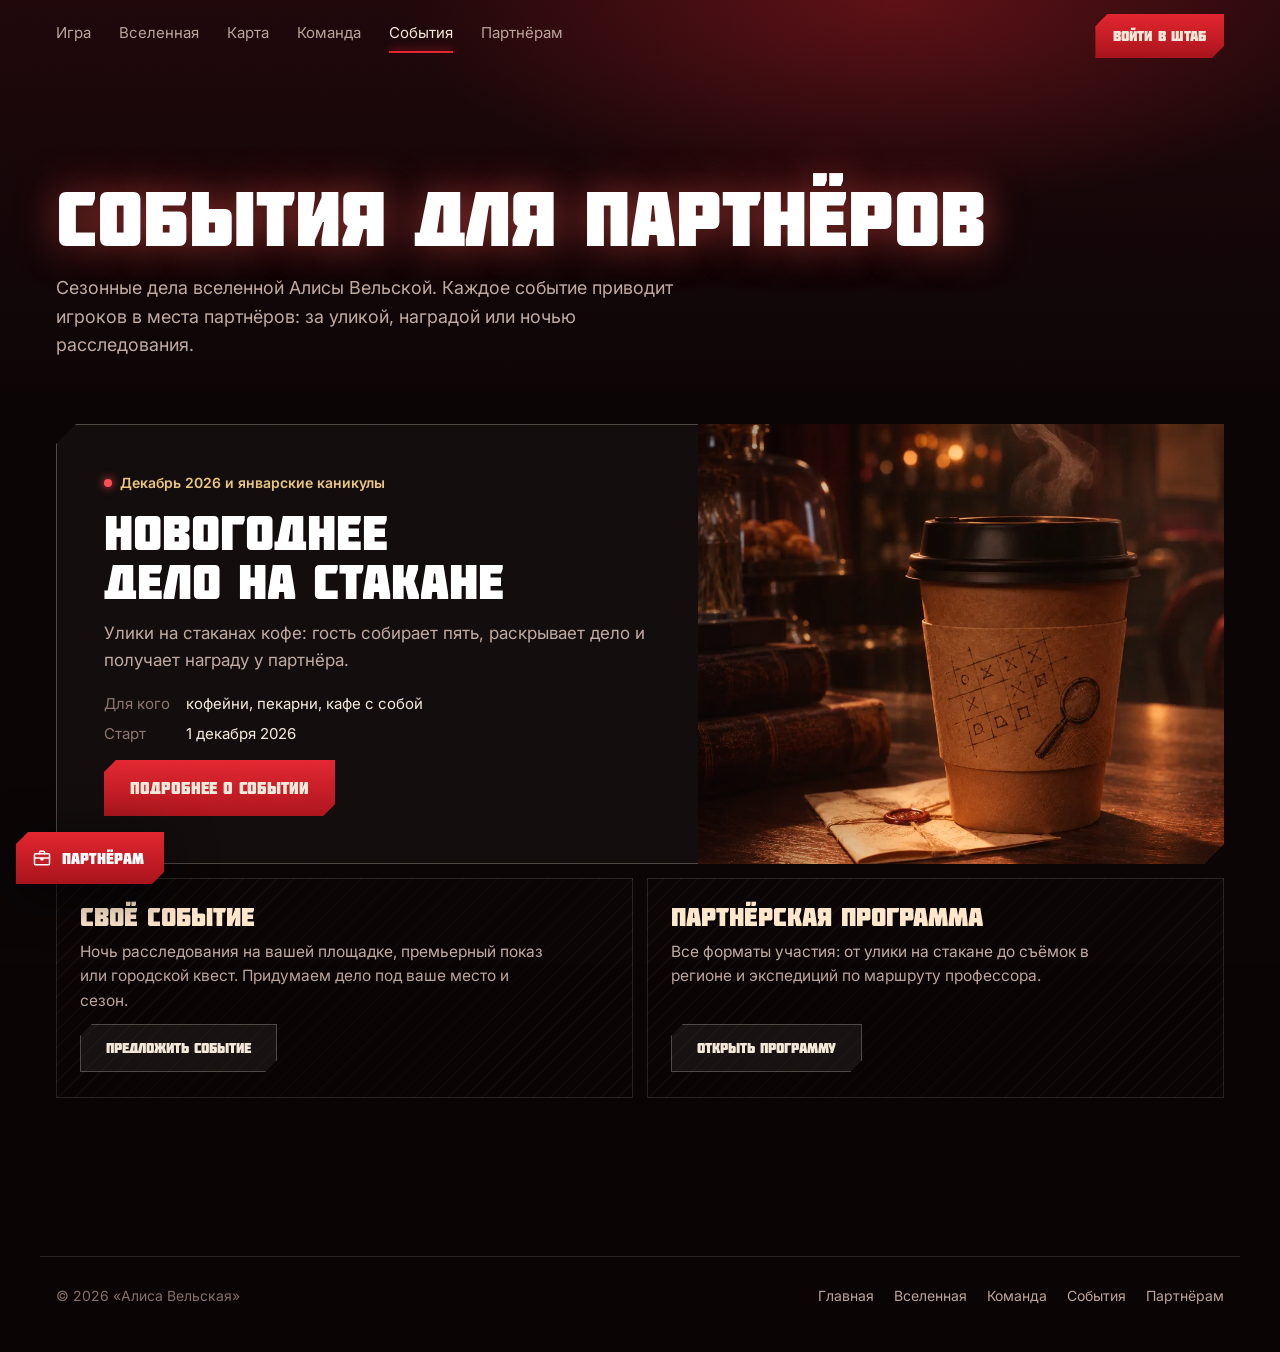
==== events.html @ 49883ea8 "Страницы Юли: Партнёрам, События, Новогоднее дело; кнопка «Партнёрам» на всех страницах; должности Ю" ====
<!doctype html>
<html lang="ru">
<head>
<meta charset="utf-8">
<meta name="viewport" content="width=device-width,initial-scale=1,viewport-fit=cover">
<title>События для партнёров</title>
<meta name="description" content="Сезонные события вселенной Алисы Вельской для кафе, магазинов, площадок и городов.">
<link rel="canonical" href="https://alicevelskaya.ru/events.html">
<meta name="theme-color" content="#0A0405">
<link rel="icon" href="favicon.svg" type="image/svg+xml">
<meta property="og:type" content="website">
<meta property="og:site_name" content="Алиса Вельская">
<meta property="og:locale" content="ru_RU">
<meta property="og:url" content="https://alicevelskaya.ru/events.html">
<meta property="og:title" content="События для партнёров">
<meta property="og:description" content="Сезонные события вселенной Алисы Вельской для кафе, магазинов, площадок и городов.">
<meta property="og:image" content="https://alicevelskaya.ru/img/og.jpg">
<link rel="preload" href="fonts/molot.otf" as="font" type="font/otf" crossorigin>
<link rel="preconnect" href="https://fonts.googleapis.com">
<link rel="stylesheet" href="https://fonts.googleapis.com/css2?family=Inter:wght@400;500;600;700&display=swap">
<style>
@font-face{font-family:"Molot";src:url(fonts/molot.otf) format("opentype");font-display:swap}
/* Хаб сезонных событий: та же тёмная сцена сайта, карточки событий в ряд, текущее событие крупно. */
:root{
  --ink:#0A0405;--wine:#1E070A;--blood:#7C0D16;--red:#E3262F;--red-hi:#FF4A4F;
  --light:#FFE6C8;--cream:#F2E7D8;--mute:#BBA49B;--dim:#85706A;--gold:#E7C27A;
  --line:rgba(242,231,216,.13);--line-2:rgba(242,231,216,.26);
  --f-display:"Molot","Arial Black",Impact,sans-serif;
  --f-body:"Inter",system-ui,-apple-system,"Segoe UI",Roboto,sans-serif;
  color-scheme:dark;
}
*,*::before,*::after{box-sizing:border-box;letter-spacing:0}
[hidden]{display:none!important}
body{margin:0;background:var(--ink);color:var(--cream);font:400 17px/1.6 var(--f-body);-webkit-font-smoothing:antialiased;overflow-x:clip}
body::before{content:"";position:fixed;inset:0 0 auto;height:env(safe-area-inset-top,0px);z-index:60;background:var(--ink)}
a{color:inherit}
button{font:inherit;color:inherit;background:none;border:0;padding:0;cursor:pointer}
:focus-visible{outline:2px solid var(--red-hi);outline-offset:3px}
h1,h2,h3{font-family:var(--f-display);font-weight:400;text-transform:uppercase;word-spacing:-.14em;margin:0;line-height:1;text-wrap:balance}
p{margin:0}
.wrap{width:min(1200px,100%);margin:0 auto;padding-left:max(16px,env(safe-area-inset-left,0px));padding-right:max(16px,env(safe-area-inset-right,0px))}
.btn{position:relative;display:inline-flex;align-items:center;justify-content:center;min-height:56px;padding:0 26px;font:400 16px/1 var(--f-display);text-transform:uppercase;word-spacing:-.12em;text-decoration:none;color:var(--cream);background:linear-gradient(180deg,var(--red),#A9141C);clip-path:polygon(12px 0,100% 0,100% calc(100% - 12px),calc(100% - 12px) 100%,0 100%,0 12px);transition:filter .2s ease-out,translate .2s ease-out}
.btn.ghost{background:rgba(242,231,216,.06);box-shadow:inset 0 0 0 1px var(--line-2)}
@media (hover:hover){.btn:hover{filter:brightness(1.15);translate:0 -2px}}
.btn:active{scale:.97}
#grain{position:fixed;inset:-64px;z-index:4;pointer-events:none;opacity:.08;mix-blend-mode:overlay;background-image:url("data:image/svg+xml,%3Csvg xmlns='http://www.w3.org/2000/svg' width='256' height='256'%3E%3Cfilter id='n'%3E%3CfeTurbulence type='fractalNoise' baseFrequency='.9' numOctaves='2' stitchTiles='stitch'/%3E%3CfeColorMatrix values='0 0 0 0 1 0 0 0 0 1 0 0 0 0 1 0 0 0 1.4 0'/%3E%3C/filter%3E%3Crect width='256' height='256' filter='url(%23n)'/%3E%3C/svg%3E")}
@media (prefers-reduced-motion:no-preference){#grain{animation:grain .6s steps(1) infinite}}
@keyframes grain{0%{translate:0 0}17%{translate:-24px 16px}33%{translate:16px -32px}50%{translate:-40px -8px}67%{translate:32px 24px}83%{translate:-8px 40px}}

.top{padding-block:clamp(130px,14vw,180px) clamp(40px,5vw,64px);background:radial-gradient(55% 70% at 70% 0%,rgba(227,38,47,.3),transparent 70%),linear-gradient(180deg,var(--wine),var(--ink))}
.top h1{font-size:clamp(40px,6vw,84px);color:#fff;text-shadow:0 0 40px rgba(255,90,80,.55),0 8px 30px rgba(0,0,0,.6)}
.top p{margin-top:18px;max-width:60ch;color:var(--mute);font-size:clamp(17px,1.4vw,19px)}

.list{padding-block:0 clamp(64px,8vw,110px)}
.now{display:grid;grid-template-columns:minmax(0,1.1fr) minmax(0,.9fr);text-decoration:none;color:inherit;background:rgba(242,231,216,.03);box-shadow:inset 0 0 0 1px var(--line-2);clip-path:polygon(20px 0,100% 0,100% calc(100% - 20px),calc(100% - 20px) 100%,0 100%,0 20px);transition:background-color .2s ease-out}
@media (hover:hover){.now:hover{background:rgba(227,38,47,.08)}}
.now .txt{display:flex;flex-direction:column;align-items:flex-start;gap:14px;padding:clamp(24px,4vw,48px)}
.now .when{display:inline-flex;gap:8px;align-items:center;font-size:14px;font-weight:600;color:var(--gold)}
.now .when i{width:8px;height:8px;border-radius:50%;background:var(--red-hi);box-shadow:0 0 10px var(--red-hi)}
.now h2{font-size:clamp(28px,3.8vw,52px);color:#fff}
.now p{color:var(--mute);max-width:52ch}
.now dl{display:grid;grid-template-columns:max-content 1fr;gap:6px 16px;margin:4px 0 0;font-size:15px}
.now dt{color:var(--dim)}
.now dd{margin:0;color:var(--cream)}
.now .pic{min-height:320px;background:url(img/items/game-cup.webp) center/cover no-repeat;position:relative}
.now .pic::after{content:"";position:absolute;inset:0;background:linear-gradient(90deg,rgba(10,4,5,.5),transparent 40%)}
@media (max-width:820px){.now{grid-template-columns:1fr}.now .pic{order:-1;min-height:0;aspect-ratio:16/9}.now .pic::after{background:linear-gradient(0deg,rgba(10,4,5,.6),transparent 50%)}}
.more{display:grid;grid-template-columns:repeat(2,minmax(0,1fr));gap:14px;margin-top:14px}
.slot{display:flex;flex-direction:column;align-items:flex-start;gap:10px;padding:26px 24px;box-shadow:inset 0 0 0 1px var(--line);background:repeating-linear-gradient(135deg,rgba(242,231,216,.03) 0 1px,transparent 1px 12px)}
.slot h3{font-size:clamp(20px,2vw,26px);color:var(--light)}
.slot p{color:var(--mute);font-size:15.5px;max-width:48ch}
.slot .btn{margin-top:auto;min-height:48px;font-size:14px}
@media (max-width:760px){.more{grid-template-columns:1fr}}
.nav{position:fixed;left:0;right:0;top:env(safe-area-inset-top,0px);z-index:50;transition:background-color .3s ease-out,box-shadow .3s ease-out}
.nav.solid{background:rgba(10,4,5,.72);backdrop-filter:blur(14px);box-shadow:0 1px 0 var(--line)}
.nav .wrap{display:flex;align-items:center;gap:24px;min-height:72px}
.nav ul{display:flex;gap:28px;list-style:none;margin:0;padding:0;overflow-x:auto;scrollbar-width:none;min-width:0}
.nav ul::-webkit-scrollbar{display:none}
.nav ul a{text-decoration:none;font-size:15px;color:var(--mute);white-space:nowrap;transition:color .15s ease-out}
@media (hover:hover){.nav ul a:hover{color:var(--cream)}}
.nav .btn{min-height:44px;padding:0 18px;font-size:14px;margin-left:auto;flex:none}
.burger{display:none;width:44px;height:44px;align-items:center;justify-content:center;flex:none;box-shadow:inset 0 0 0 1px var(--line-2)}
.burger i{position:relative;display:block;width:18px;height:2px;background:var(--cream);transition:background-color .2s ease-out}
.burger i::before,.burger i::after{content:"";position:absolute;left:0;width:18px;height:2px;background:var(--cream);transition:translate .25s ease-out,rotate .25s ease-out}
.burger i::before{translate:0 -6px}.burger i::after{translate:0 6px}
.nav.open .burger i{background:transparent}.nav.open .burger i::before{translate:0 0;rotate:45deg}.nav.open .burger i::after{translate:0 0;rotate:-45deg}
@media (max-width:900px){
  .burger{display:flex}
  .nav ul{position:absolute;left:0;right:0;top:100%;flex-direction:column;gap:0;padding:8px max(16px,env(safe-area-inset-right,0px)) 20px max(16px,env(safe-area-inset-left,0px));background:rgba(10,4,5,.96);backdrop-filter:blur(14px);box-shadow:0 1px 0 var(--line),0 20px 40px rgba(0,0,0,.5);overflow:visible;visibility:hidden;opacity:0;translate:0 -8px;transition:opacity .2s ease-out,translate .2s ease-out,visibility .2s}
  .nav.open ul{visibility:visible;opacity:1;translate:0 0}
  .nav.open{background:rgba(10,4,5,.96)}
  .nav ul li a{display:block;padding:14px 0;font-size:17px;color:var(--cream);border-bottom:1px solid var(--line)}
  .nav .btn{margin-left:auto}
}
.nav ul a[aria-current=page]{color:var(--cream)}
.nav ul a[aria-current=page]::after{content:"";display:block;height:2px;margin-top:4px;background:var(--red);box-shadow:0 0 10px var(--red)}
footer.site{position:relative;padding-block:56px 44px;background:var(--ink)}
footer.site .wrap{border-top:1px solid var(--line);padding-top:28px;display:flex;justify-content:space-between;gap:20px;flex-wrap:wrap;align-items:center;color:var(--dim);font-size:14px}
footer.site nav{display:flex;gap:20px;flex-wrap:wrap}
footer.site a{text-decoration:none;color:var(--mute)}
/* кнопка «Партнёрам», закреплённая на всех страницах */
.pfab{position:fixed;z-index:53;left:max(16px,env(safe-area-inset-left,0px));bottom:max(16px,env(safe-area-inset-bottom,0px));text-decoration:none;filter:drop-shadow(0 10px 24px rgba(0,0,0,.6));transition:translate .2s ease-out,filter .2s ease-out;-webkit-tap-highlight-color:transparent}
.pfab span{display:inline-flex;align-items:center;gap:10px;min-height:52px;padding:0 20px 0 16px;font:400 15px/1 "Molot","Arial Black",Impact,sans-serif;text-transform:uppercase;word-spacing:-.12em;color:#fff;background:linear-gradient(180deg,#E3262F,#A9141C);clip-path:polygon(12px 0,100% 0,100% calc(100% - 12px),calc(100% - 12px) 100%,0 100%,0 12px)}
.pfab svg{width:20px;height:20px;fill:none;stroke:currentColor;stroke-width:1.8;stroke-linecap:round;stroke-linejoin:round}
@media (hover:hover){.pfab:hover{translate:0 -2px;filter:drop-shadow(0 14px 28px rgba(227,38,47,.5))}}
.pfab:active{scale:.96}
@media (max-width:520px){.pfab span{min-height:46px;padding:0 14px 0 12px;font-size:13px}}

</style>
</head>
<body>
<div id="grain" aria-hidden="true"></div>
<header class="nav" id="nav"><div class="wrap"><ul id="navList"><li><a href="./#game">Игра</a></li><li><a href="universe.html">Вселенная</a></li><li><a href="./#map">Карта</a></li><li><a href="team.html">Команда</a></li><li><a href="events.html" aria-current="page">События</a></li><li><a href="partners.html">Партнёрам</a></li></ul><a class="btn" href="./#prereg">Войти в штаб</a><button class="burger" id="burger" type="button" aria-label="Меню" aria-expanded="false" aria-controls="navList"><i></i></button></div></header>
<a class="pfab" href="partners.html" aria-label="Страница для партнёров"><span><svg viewBox="0 0 24 24" aria-hidden="true"><rect x="3" y="7" width="18" height="13" rx="1"/><path d="M9 7V5a1 1 0 0 1 1-1h4a1 1 0 0 1 1 1v2M3 12h18M11 12v2h2v-2"/></svg>Партнёрам</span></a>

<main id="top">
<section class="top">
  <div class="wrap">
    <h1>События для партнёров</h1>
    <p>Сезонные дела вселенной Алисы Вельской. Каждое событие приводит игроков в места партнёров: за уликой, наградой или ночью расследования.</p>
  </div>
</section>
<section class="list">
  <div class="wrap">
    <a class="now" href="novogodnee-delo.html">
      <div class="txt">
        <span class="when"><i></i>Декабрь 2026 и январские каникулы</span>
        <h2>Новогоднее дело на стакане</h2>
        <p>Улики на стаканах кофе: гость собирает пять, раскрывает дело и получает награду у партнёра.</p>
        <dl><dt>Для кого</dt><dd>кофейни, пекарни, кафе с собой</dd><dt>Старт</dt><dd>1 декабря 2026</dd></dl>
        <span class="btn">Подробнее о событии</span>
      </div>
      <div class="pic" role="img" aria-label="Стакан кофе с уликой"></div>
    </a>
    <div class="more">
      <div class="slot"><h3>Своё событие</h3><p>Ночь расследования на вашей площадке, премьерный показ или городской квест. Придумаем дело под ваше место и сезон.</p><a class="btn ghost" href="./#apply">Предложить событие</a></div>
      <div class="slot"><h3>Партнёрская программа</h3><p>Все форматы участия: от улики на стакане до съёмок в регионе и экспедиций по маршруту профессора.</p><a class="btn ghost" href="partners.html">Открыть программу</a></div>
    </div>
  </div>
</section>
</main>
<footer class="site"><div class="wrap"><span>© 2026 «Алиса Вельская»</span><nav><a href="./">Главная</a><a href="universe.html">Вселенная</a><a href="team.html">Команда</a><a href="events.html">События</a><a href="partners.html">Партнёрам</a></nav></div></footer>
<script>
(function(){var nav=document.getElementById('nav'),bg=document.getElementById('burger');
function onScroll(){nav.classList.toggle('solid',scrollY>40);}addEventListener('scroll',onScroll,{passive:true});onScroll();
function setNav(o){nav.classList.toggle('open',o);bg.setAttribute('aria-expanded',o);}bg.onclick=function(){setNav(!nav.classList.contains('open'));};
nav.querySelectorAll('ul a').forEach(function(a){a.addEventListener('click',function(){setNav(false);});});
document.addEventListener('keydown',function(e){if(e.key==='Escape')setNav(false);});})();
</script>

</body>
</html>
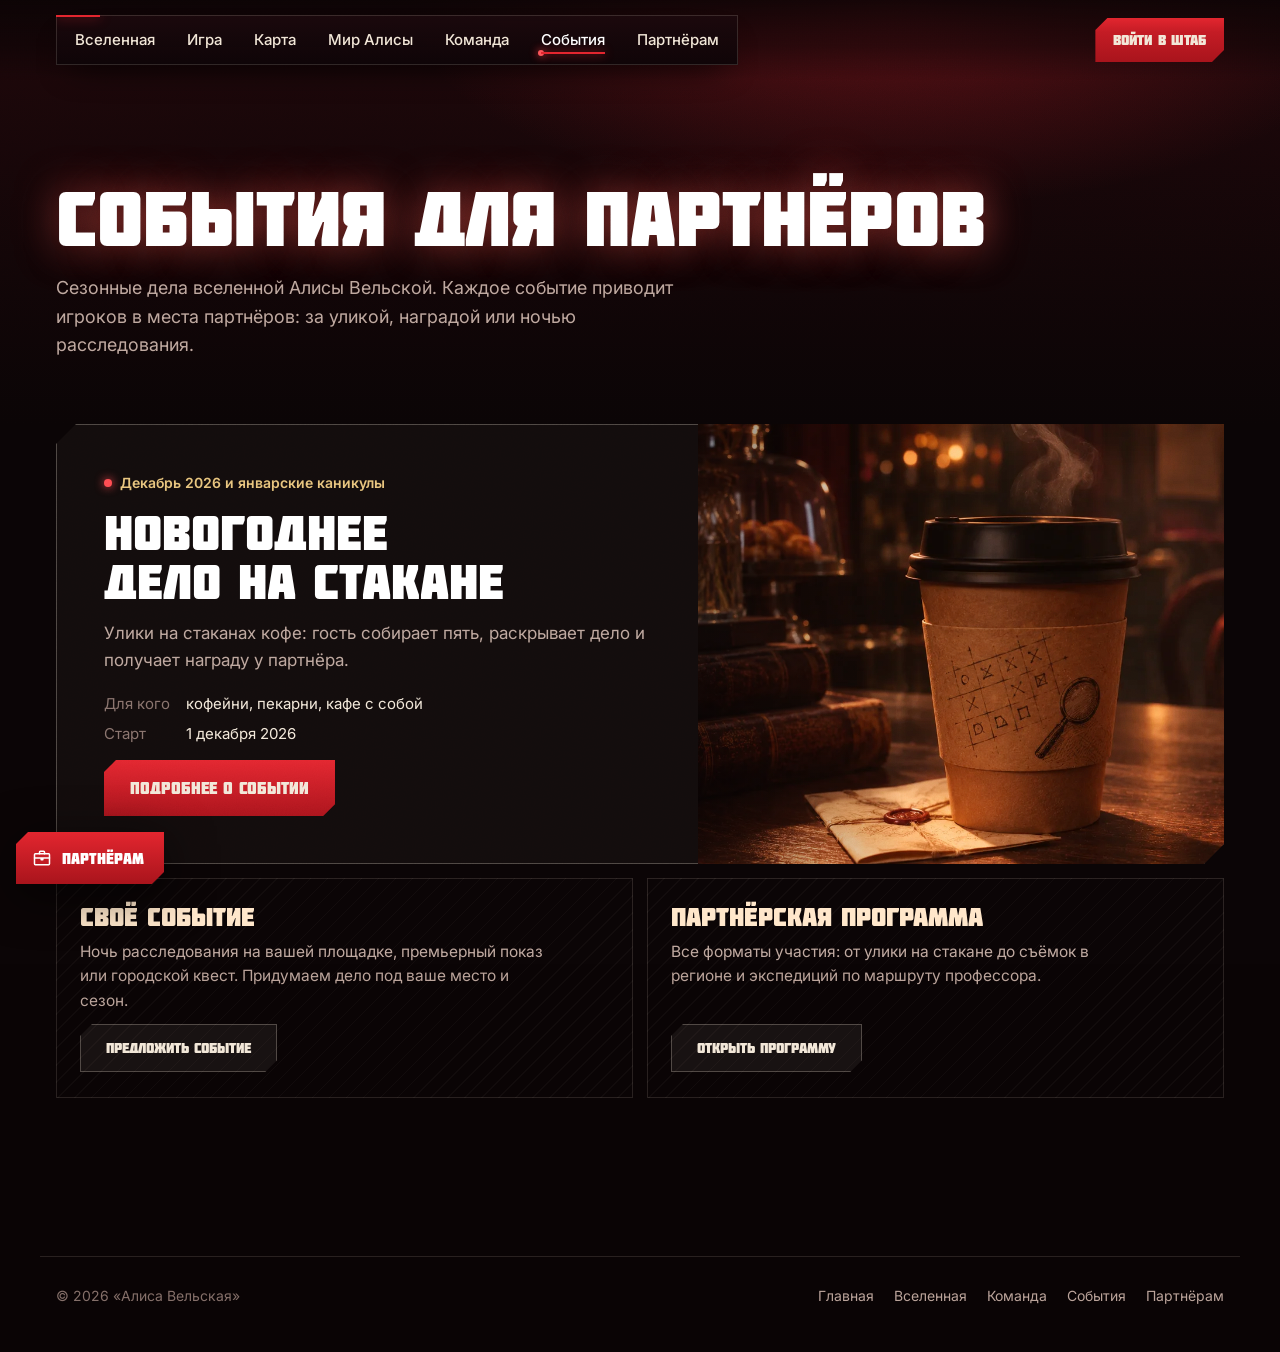
==== commit 5aed6dbe: "Правки Юли: меню подстраниц как на главной, без полосы сверху; Попов — стажёр ФСБ; Алиса выше; карто" ====
--- a/events.html
+++ b/events.html
@@ -107,10 +107,27 @@
 @media (max-width:520px){.pfab span{min-height:46px;padding:0 14px 0 12px;font-size:13px}}
 
 </style>
+<style>/* меню как на главной */
+body{margin:0}
+.nav,.nav.solid{background:linear-gradient(180deg,rgba(10,4,5,.86),rgba(10,4,5,.5) 58%,rgba(10,4,5,0));backdrop-filter:none;box-shadow:none}
+.nav .burger{background:rgba(16,6,9,.9);box-shadow:inset 0 0 0 1px rgba(242,231,216,.22),0 10px 24px -10px rgba(0,0,0,.8)}
+.nav .btn{background:linear-gradient(180deg,#E3262F,#C41C25 32%,#A9141C)}
+@media (min-width:901px){
+.nav .wrap{min-height:80px}
+.nav ul{position:relative;gap:2px;padding:4px;background:linear-gradient(180deg,rgba(28,9,13,.94),rgba(14,5,8,.94));box-shadow:inset 0 0 0 1px rgba(242,231,216,.15),0 16px 32px -16px rgba(0,0,0,.9)}
+.nav ul::before{content:"";position:absolute;left:0;top:0;width:44px;height:2px;background:var(--red);box-shadow:0 0 12px rgba(227,38,47,.8);pointer-events:none}
+.nav ul a{position:relative;display:flex;align-items:center;min-height:42px;padding:0 15px;font-size:15px;font-weight:500;color:var(--cream);transition:color .15s ease-out,background-color .15s ease-out}
+.nav ul a[aria-current]{color:#fff}
+.nav ul a[aria-current]::after{content:"";display:block;position:absolute;left:15px;right:15px;bottom:7px;height:2px;margin:0;background:var(--red);box-shadow:0 0 10px rgba(227,38,47,.9)}
+.nav ul a[aria-current]::before{content:"";position:absolute;left:12px;bottom:5px;width:6px;height:6px;border-radius:50%;background:#FF5A5F;box-shadow:0 0 8px rgba(255,74,79,.9)}
+}
+@media (min-width:901px) and (hover:hover){.nav ul a:hover{color:var(--light);background:rgba(242,231,216,.07)}}
+@media (max-width:900px){.nav.solid{background:rgba(10,4,5,.92)}.nav.open{background:#0A0405}.nav ul{background:#0A0405}.nav ul a[aria-current]::after{display:none}.nav ul li a[aria-current]{color:var(--cream)}.nav ul li a[aria-current]::before{content:"";display:inline-block;width:7px;height:7px;margin-right:10px;border-radius:50%;vertical-align:.12em;background:var(--red);box-shadow:0 0 8px rgba(227,38,47,.9)}}
+</style>
 </head>
 <body>
 <div id="grain" aria-hidden="true"></div>
-<header class="nav" id="nav"><div class="wrap"><ul id="navList"><li><a href="./#game">Игра</a></li><li><a href="universe.html">Вселенная</a></li><li><a href="./#map">Карта</a></li><li><a href="team.html">Команда</a></li><li><a href="events.html" aria-current="page">События</a></li><li><a href="partners.html">Партнёрам</a></li></ul><a class="btn" href="./#prereg">Войти в штаб</a><button class="burger" id="burger" type="button" aria-label="Меню" aria-expanded="false" aria-controls="navList"><i></i></button></div></header>
+<header class="nav" id="nav"><div class="wrap"><ul id="navList"><li><a href="universe.html">Вселенная</a></li><li><a href="./#game">Игра</a></li><li><a href="./#map">Карта</a></li><li><a href="./#reels">Мир Алисы</a></li><li><a href="team.html">Команда</a></li><li><a href="events.html" aria-current="page">События</a></li><li><a href="partners.html">Партнёрам</a></li></ul><a class="btn" href="./#prereg">Войти в штаб</a><button class="burger" id="burger" type="button" aria-label="Меню" aria-expanded="false" aria-controls="navList"><i></i></button></div></header>
 <a class="pfab" href="partners.html" aria-label="Страница для партнёров"><span><svg viewBox="0 0 24 24" aria-hidden="true"><rect x="3" y="7" width="18" height="13" rx="1"/><path d="M9 7V5a1 1 0 0 1 1-1h4a1 1 0 0 1 1 1v2M3 12h18M11 12v2h2v-2"/></svg>Партнёрам</span></a>
 
 <main id="top">
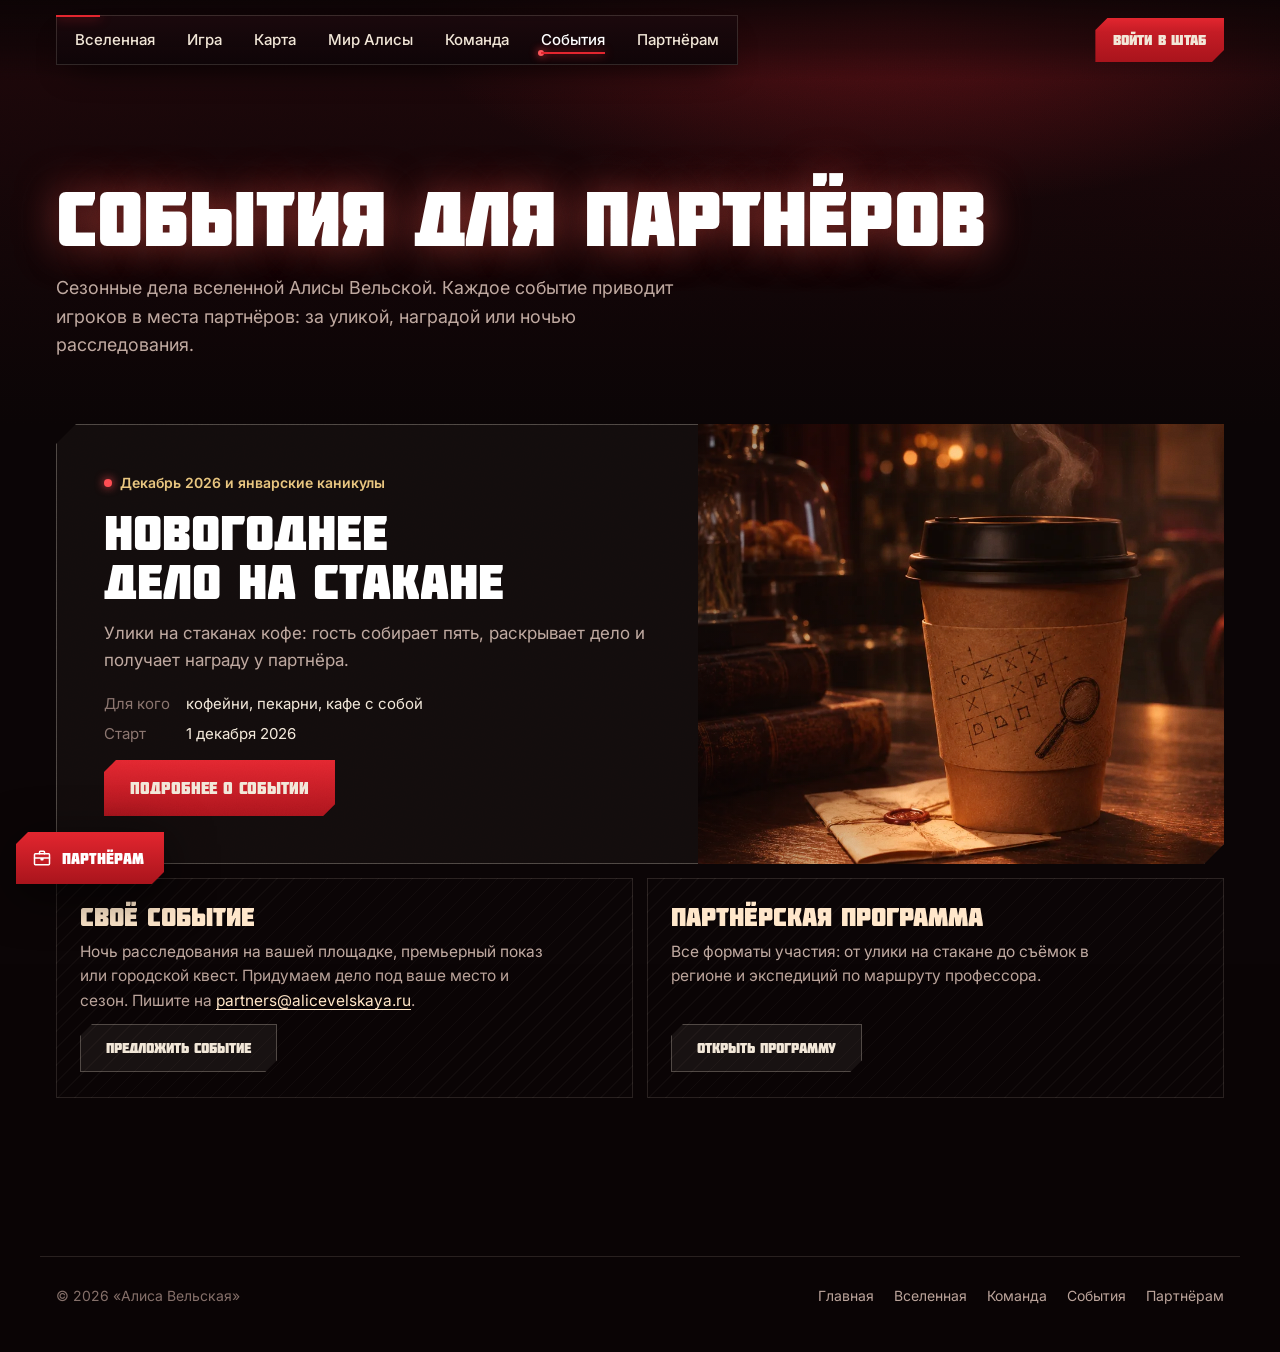
==== commit 8aebc16a: "Почта partners@ в плашках откликов" ====
--- a/events.html
+++ b/events.html
@@ -150,7 +150,7 @@
       <div class="pic" role="img" aria-label="Стакан кофе с уликой"></div>
     </a>
     <div class="more">
-      <div class="slot"><h3>Своё событие</h3><p>Ночь расследования на вашей площадке, премьерный показ или городской квест. Придумаем дело под ваше место и сезон.</p><a class="btn ghost" href="./#apply">Предложить событие</a></div>
+      <div class="slot"><h3>Своё событие</h3><p>Ночь расследования на вашей площадке, премьерный показ или городской квест. Придумаем дело под ваше место и сезон. Пишите на <a href="mailto:partners@alicevelskaya.ru" style="color:var(--light);text-underline-offset:3px">partners@alicevelskaya.ru</a>.</p><a class="btn ghost" href="./#apply">Предложить событие</a></div>
       <div class="slot"><h3>Партнёрская программа</h3><p>Все форматы участия: от улики на стакане до съёмок в регионе и экспедиций по маршруту профессора.</p><a class="btn ghost" href="partners.html">Открыть программу</a></div>
     </div>
   </div>
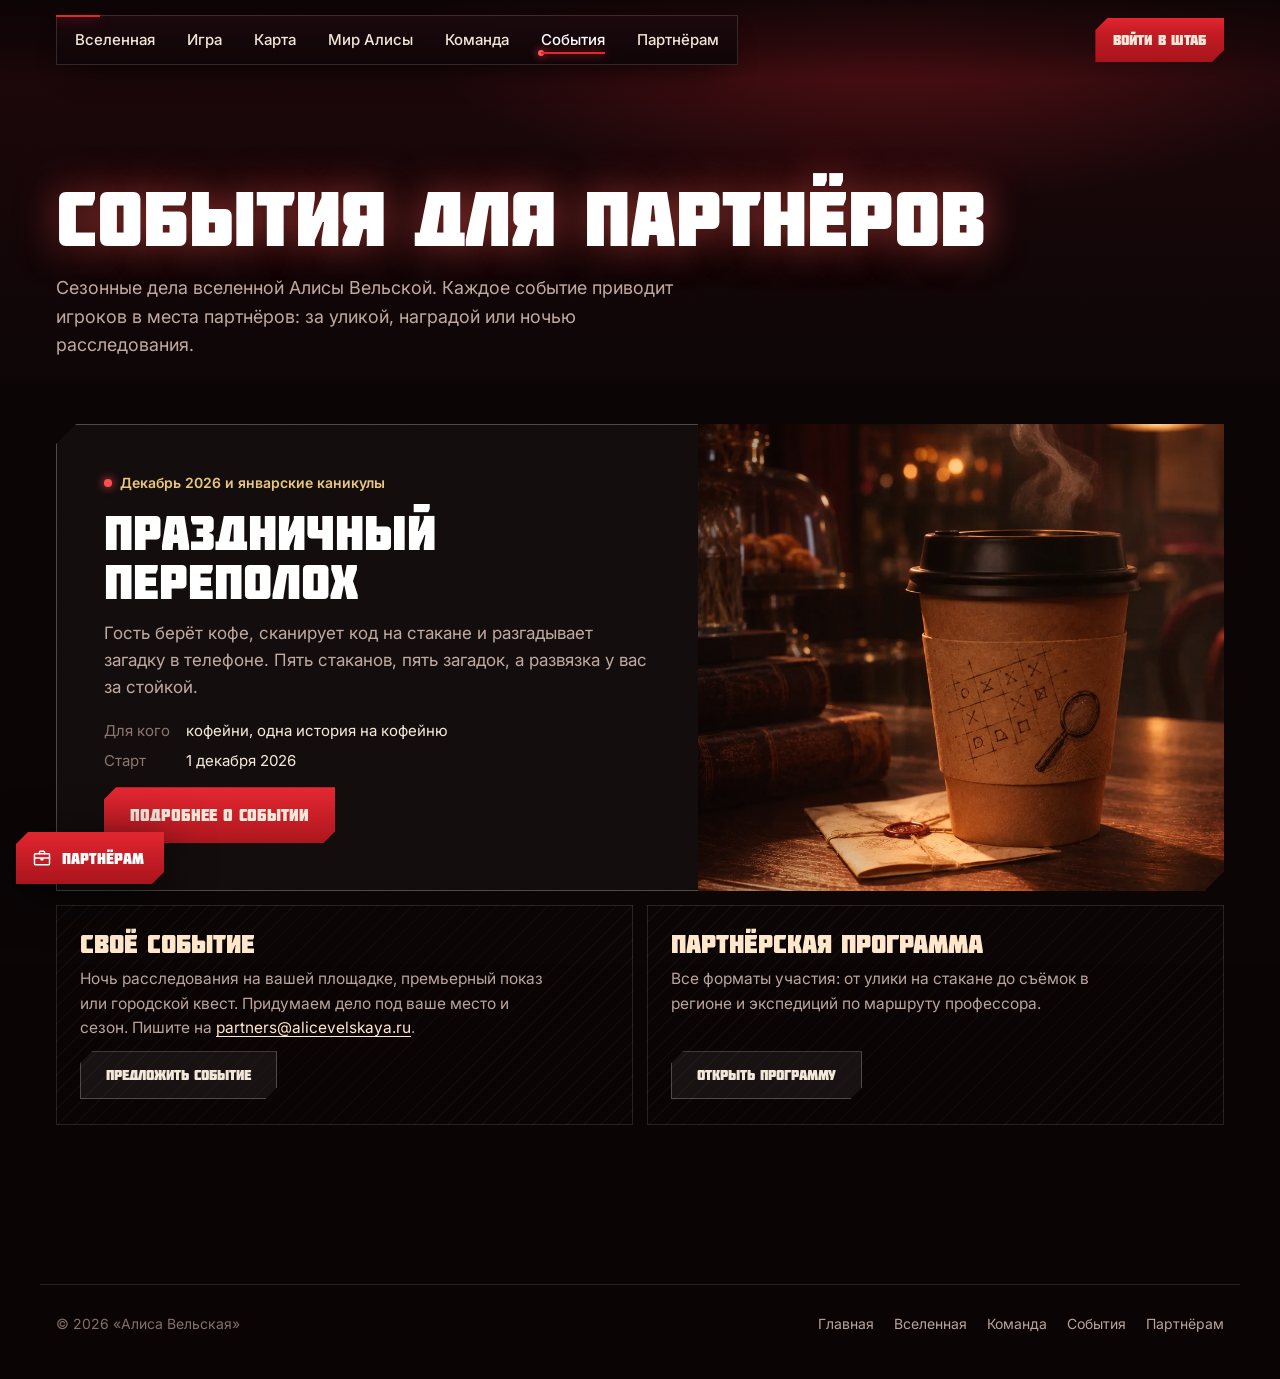
==== commit 641bcb96: "Партнёрам: блок аудитории. «Праздничный переполох» вместо «Дела на стакане»" ====
--- a/events.html
+++ b/events.html
@@ -5,16 +5,16 @@
 <meta name="viewport" content="width=device-width,initial-scale=1,viewport-fit=cover">
 <title>События для партнёров</title>
 <meta name="description" content="Сезонные события вселенной Алисы Вельской для кафе, магазинов, площадок и городов.">
-<link rel="canonical" href="https://alicevelskaya.ru/events.html">
+<link rel="canonical" href="https://alisavelskaya.ru/events.html">
 <meta name="theme-color" content="#0A0405">
 <link rel="icon" href="favicon.svg" type="image/svg+xml">
 <meta property="og:type" content="website">
 <meta property="og:site_name" content="Алиса Вельская">
 <meta property="og:locale" content="ru_RU">
-<meta property="og:url" content="https://alicevelskaya.ru/events.html">
+<meta property="og:url" content="https://alisavelskaya.ru/events.html">
 <meta property="og:title" content="События для партнёров">
 <meta property="og:description" content="Сезонные события вселенной Алисы Вельской для кафе, магазинов, площадок и городов.">
-<meta property="og:image" content="https://alicevelskaya.ru/img/og.jpg">
+<meta property="og:image" content="https://alisavelskaya.ru/img/og.jpg">
 <link rel="preload" href="fonts/molot.otf" as="font" type="font/otf" crossorigin>
 <link rel="preconnect" href="https://fonts.googleapis.com">
 <link rel="stylesheet" href="https://fonts.googleapis.com/css2?family=Inter:wght@400;500;600;700&display=swap">
@@ -139,12 +139,12 @@
 </section>
 <section class="list">
   <div class="wrap">
-    <a class="now" href="novogodnee-delo.html">
+    <a class="now" href="prazdnichnyj-perepoloh.html">
       <div class="txt">
         <span class="when"><i></i>Декабрь 2026 и январские каникулы</span>
-        <h2>Новогоднее дело на стакане</h2>
-        <p>Улики на стаканах кофе: гость собирает пять, раскрывает дело и получает награду у партнёра.</p>
-        <dl><dt>Для кого</dt><dd>кофейни, пекарни, кафе с собой</dd><dt>Старт</dt><dd>1 декабря 2026</dd></dl>
+        <h2>Праздничный переполох</h2>
+        <p>Гость берёт кофе, сканирует код на стакане и разгадывает загадку в телефоне. Пять стаканов, пять загадок, а развязка у вас за стойкой.</p>
+        <dl><dt>Для кого</dt><dd>кофейни, одна история на кофейню</dd><dt>Старт</dt><dd>1 декабря 2026</dd></dl>
         <span class="btn">Подробнее о событии</span>
       </div>
       <div class="pic" role="img" aria-label="Стакан кофе с уликой"></div>
